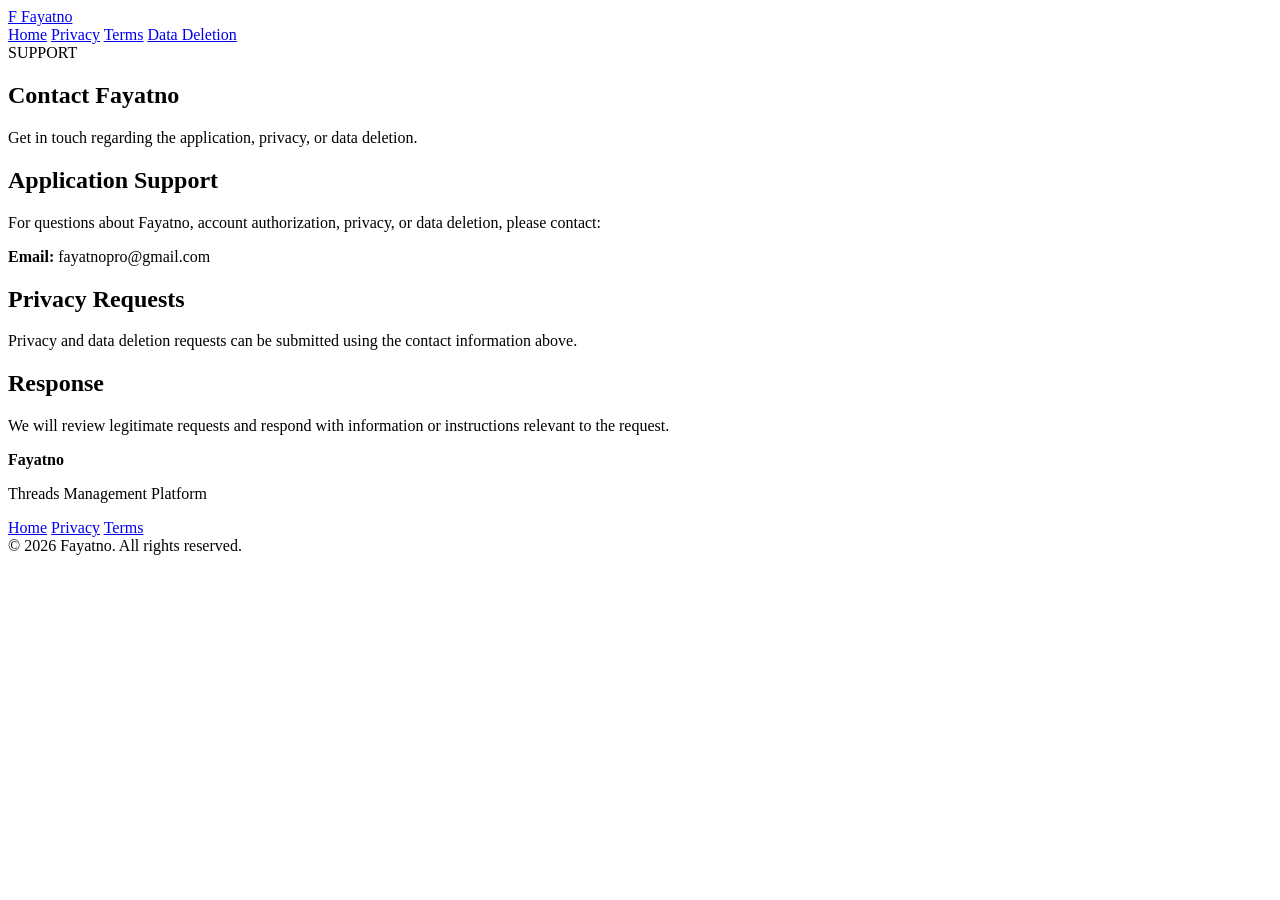
==== contact.html @ 8bd9b43f "Create contact.html" ====
<!DOCTYPE html>
<html lang="en">
<head>

    <meta charset="UTF-8">
    <meta name="viewport" content="width=device-width, initial-scale=1.0">

    <title>Contact — Fayatno</title>

    <link rel="stylesheet" href="assets/style.css">

</head>

<body>

<header class="navbar">

    <div class="container nav-inner">

        <a href="index.html" class="brand">
            <span class="brand-mark">F</span>
            <span>Fayatno</span>
        </a>

        <nav>
            <a href="index.html">Home</a>
            <a href="privacy.html">Privacy</a>
            <a href="terms.html">Terms</a>
            <a href="data-deletion.html">Data Deletion</a>
        </nav>

    </div>

</header>


<section class="legal-hero">

    <div class="container">

        <span class="section-label">
            SUPPORT
        </span>

        <h1>Contact Fayatno</h1>

        <p>
            Get in touch regarding the application, privacy,
            or data deletion.
        </p>

    </div>

</section>


<section class="legal-content">

    <div class="container">

        <article class="legal-document">

            <h2>Application Support</h2>

            <p>
                For questions about Fayatno, account authorization,
                privacy, or data deletion, please contact:
            </p>

            <!-- GANTI EMAIL INI -->
            <p>
                <strong>Email:</strong>
                fayatnopro@gmail.com
            </p>


            <h2>Privacy Requests</h2>

            <p>
                Privacy and data deletion requests can be submitted
                using the contact information above.
            </p>


            <h2>Response</h2>

            <p>
                We will review legitimate requests and respond with
                information or instructions relevant to the request.
            </p>

        </article>

    </div>

</section>


<footer>

    <div class="container footer-inner">

        <div>
            <strong>Fayatno</strong>
            <p>Threads Management Platform</p>
        </div>

        <div class="footer-links">
            <a href="index.html">Home</a>
            <a href="privacy.html">Privacy</a>
            <a href="terms.html">Terms</a>
        </div>

    </div>

    <div class="container copyright">
        © 2026 Fayatno. All rights reserved.
    </div>

</footer>

</body>
</html>
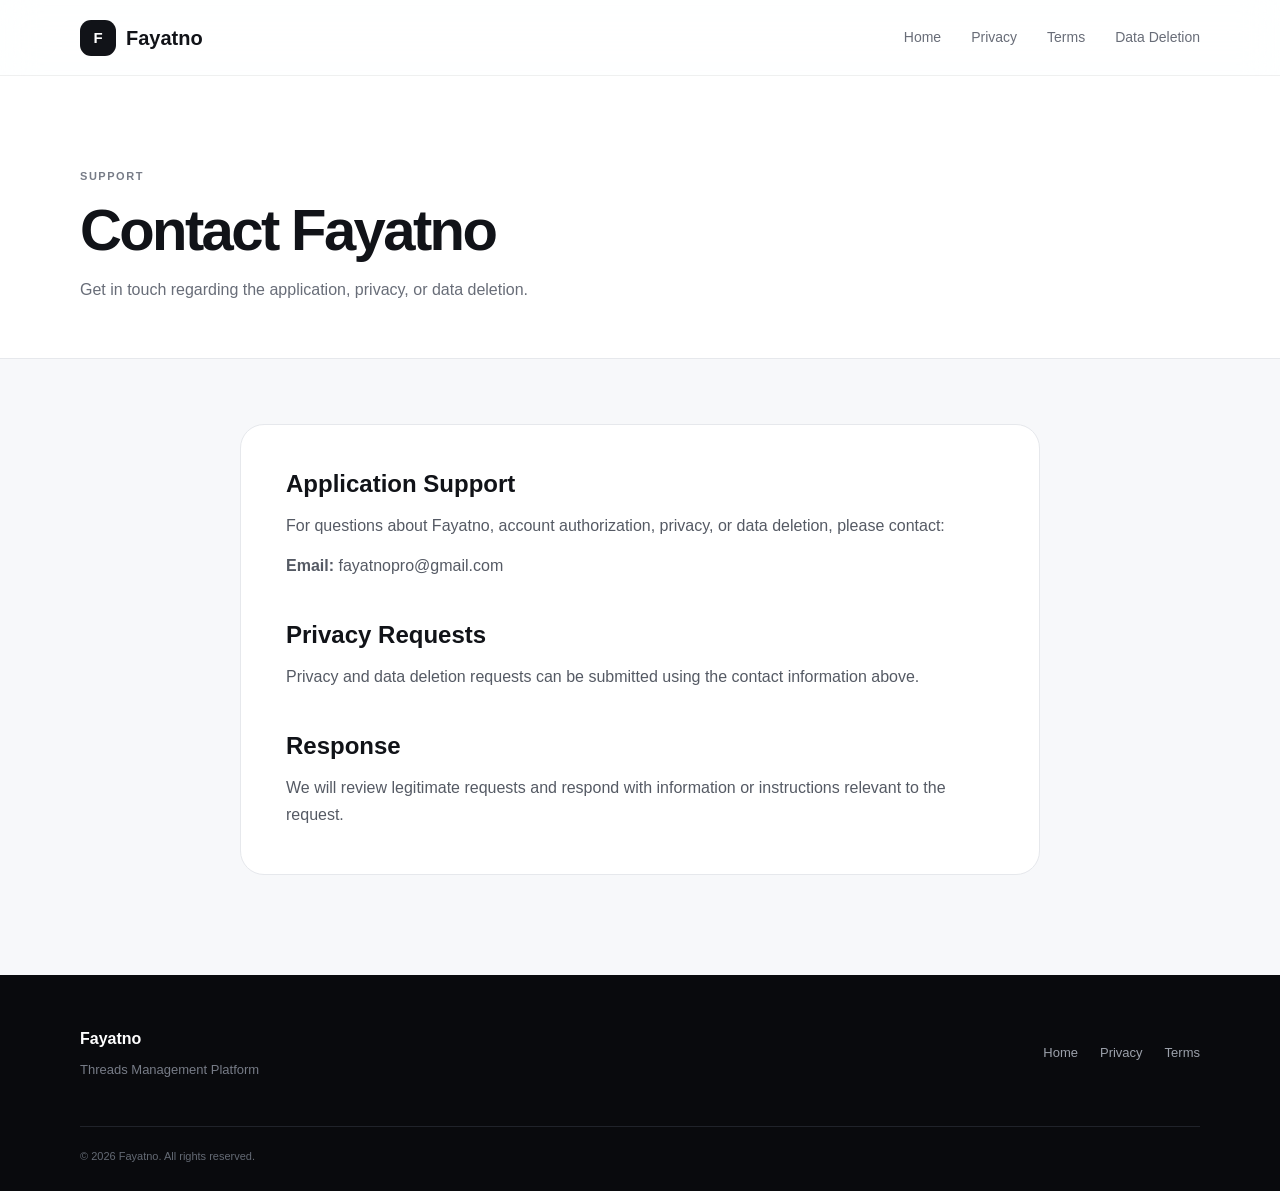
==== commit ae429c6e: "Update contact.html" ====
--- a/contact.html
+++ b/contact.html
@@ -7,7 +7,7 @@
 
     <title>Contact — Fayatno</title>
 
-    <link rel="stylesheet" href="assets/style.css">
+    <link rel="stylesheet" href="style.css">
 
 </head>
 
--- a/style.css
+++ b/style.css
@@ -0,0 +1,1060 @@
+@import url('https://fonts.googleapis.com/css2?family=DM+Sans:wght@400;500;600;700&family=Manrope:wght@500;600;700;800&display=swap');
+
+:root {
+    --bg: #f7f8fa;
+    --surface: #ffffff;
+
+    --text: #111318;
+    --muted: #686d78;
+
+    --border: #e6e8ec;
+
+    --dark: #0c0e12;
+    --dark-soft: #15181e;
+    --dark-border: #292d35;
+
+    --radius: 22px;
+
+    --shadow:
+        0 20px 60px rgba(0, 0, 0, .08);
+}
+
+* {
+    box-sizing: border-box;
+    margin: 0;
+    padding: 0;
+}
+
+html {
+    scroll-behavior: smooth;
+}
+
+body {
+    font-family: "DM Sans", sans-serif;
+
+    background: var(--bg);
+    color: var(--text);
+
+    line-height: 1.7;
+}
+
+a {
+    color: inherit;
+    text-decoration: none;
+}
+
+button {
+    font-family: inherit;
+}
+
+.container {
+    width: min(1120px, calc(100% - 40px));
+    margin: auto;
+}
+
+
+/* =========================
+   NAVBAR
+========================= */
+
+.navbar {
+    position: sticky;
+    top: 0;
+    z-index: 100;
+
+    height: 76px;
+
+    background: rgba(255,255,255,.88);
+
+    border-bottom: 1px solid rgba(0,0,0,.06);
+
+    backdrop-filter: blur(18px);
+}
+
+.nav-inner {
+    height: 100%;
+
+    display: flex;
+    align-items: center;
+    justify-content: space-between;
+}
+
+.brand,
+.footer-brand {
+    display: flex;
+    align-items: center;
+
+    gap: 10px;
+
+    font-family: "Manrope", sans-serif;
+    font-weight: 800;
+    font-size: 20px;
+}
+
+.brand-mark {
+    width: 36px;
+    height: 36px;
+
+    display: grid;
+    place-items: center;
+
+    border-radius: 11px;
+
+    background: #111318;
+    color: #fff;
+
+    font-size: 15px;
+}
+
+nav {
+    display: flex;
+    gap: 30px;
+
+    font-size: 14px;
+    color: var(--muted);
+}
+
+nav a {
+    transition: .2s ease;
+}
+
+nav a:hover {
+    color: var(--text);
+}
+
+.mobile-menu {
+    display: none;
+
+    border: 0;
+    background: transparent;
+
+    font-size: 20px;
+
+    cursor: pointer;
+}
+
+
+/* =========================
+   HERO
+========================= */
+
+.hero {
+    padding: 110px 0 105px;
+
+    background:
+        radial-gradient(
+            circle at 80% 15%,
+            rgba(0,0,0,.06),
+            transparent 30%
+        ),
+        linear-gradient(
+            180deg,
+            #fff,
+            #f7f8fa
+        );
+}
+
+.hero-grid {
+    display: grid;
+
+    grid-template-columns:
+        1.05fr
+        .95fr;
+
+    gap: 80px;
+
+    align-items: center;
+}
+
+.eyebrow {
+    display: inline-flex;
+    align-items: center;
+    gap: 8px;
+
+    font-size: 11px;
+    font-weight: 700;
+
+    letter-spacing: .14em;
+
+    color: #777c87;
+}
+
+.hero h1 {
+    margin-top: 18px;
+
+    font-family: "Manrope", sans-serif;
+
+    font-size: clamp(
+        43px,
+        6vw,
+        70px
+    );
+
+    line-height: 1.05;
+
+    letter-spacing: -.05em;
+}
+
+.hero h1 span {
+    display: block;
+    color: #777b84;
+}
+
+.hero-description {
+    max-width: 590px;
+
+    margin-top: 25px;
+
+    font-size: 18px;
+
+    color: var(--muted);
+}
+
+.hero-buttons {
+    display: flex;
+    flex-wrap: wrap;
+
+    gap: 12px;
+
+    margin-top: 32px;
+}
+
+.btn {
+    min-height: 48px;
+
+    padding: 0 21px;
+
+    display: inline-flex;
+    align-items: center;
+    justify-content: center;
+
+    gap: 9px;
+
+    border-radius: 12px;
+
+    font-size: 14px;
+    font-weight: 600;
+
+    transition:
+        transform .2s ease,
+        background .2s ease;
+}
+
+.btn:hover {
+    transform: translateY(-2px);
+}
+
+.btn-primary {
+    background: #111318;
+    color: #fff;
+}
+
+.btn-secondary {
+    background: #fff;
+    border: 1px solid var(--border);
+}
+
+.btn-secondary:hover {
+    background: #f0f1f4;
+}
+
+.hero-note {
+    display: flex;
+    align-items: center;
+
+    gap: 8px;
+
+    margin-top: 20px;
+
+    font-size: 12px;
+
+    color: #858a94;
+}
+
+.hero-note i {
+    font-size: 11px;
+}
+
+
+/* =========================
+   APP PREVIEW
+========================= */
+
+.hero-card {
+    padding: 12px;
+
+    border-radius: 27px;
+
+    background: #111318;
+
+    box-shadow:
+        0 35px 80px rgba(0,0,0,.17);
+}
+
+.window-top {
+    display: flex;
+    gap: 6px;
+
+    padding: 5px 8px 12px;
+}
+
+.window-top span {
+    width: 7px;
+    height: 7px;
+
+    border-radius: 50%;
+
+    background: #626670;
+}
+
+.dashboard-preview {
+    padding: 24px;
+
+    border-radius: 18px;
+
+    background: #fff;
+}
+
+.preview-header {
+    display: flex;
+    align-items: center;
+
+    gap: 12px;
+}
+
+.preview-avatar {
+    width: 43px;
+    height: 43px;
+
+    display: grid;
+    place-items: center;
+
+    border-radius: 50%;
+
+    background: #111318;
+    color: #fff;
+}
+
+.preview-header strong {
+    display: block;
+
+    font-size: 14px;
+}
+
+.preview-header small {
+    display: block;
+
+    color: #858994;
+    font-size: 11px;
+}
+
+.preview-status {
+    margin-left: auto;
+
+    display: flex;
+    align-items: center;
+    gap: 5px;
+
+    font-size: 10px;
+
+    color: #737983;
+}
+
+.preview-status i {
+    font-size: 6px;
+}
+
+.preview-post {
+    margin-top: 30px;
+
+    padding: 18px;
+
+    border: 1px solid #eceef1;
+
+    border-radius: 15px;
+}
+
+.post-meta {
+    display: flex;
+    align-items: center;
+
+    gap: 9px;
+
+    margin-bottom: 20px;
+}
+
+.post-avatar {
+    width: 30px;
+    height: 30px;
+
+    border-radius: 50%;
+
+    background: #e8e9ec;
+}
+
+.post-name {
+    width: 80px;
+    height: 6px;
+
+    border-radius: 5px;
+
+    background: #dfe1e5;
+}
+
+.post-time {
+    width: 45px;
+    height: 5px;
+
+    margin-top: 6px;
+
+    border-radius: 5px;
+
+    background: #eceef1;
+}
+
+.post-line {
+    width: 88%;
+    height: 9px;
+
+    margin-bottom: 9px;
+
+    border-radius: 8px;
+
+    background: #eceef1;
+}
+
+.post-line.large {
+    width: 96%;
+}
+
+.post-line.short {
+    width: 56%;
+}
+
+.preview-actions {
+    display: flex;
+
+    gap: 25px;
+
+    margin-top: 20px;
+
+    color: #777c85;
+
+    font-size: 14px;
+}
+
+
+/* =========================
+   GENERAL SECTIONS
+========================= */
+
+.section {
+    padding: 105px 0;
+}
+
+.section-heading {
+    max-width: 690px;
+
+    margin-bottom: 50px;
+}
+
+.section-label {
+    display: inline-flex;
+    align-items: center;
+
+    gap: 7px;
+
+    font-size: 11px;
+    font-weight: 700;
+
+    letter-spacing: .14em;
+
+    color: #777c87;
+}
+
+.section-heading h2 {
+    margin-top: 12px;
+
+    font-family: "Manrope", sans-serif;
+
+    font-size: clamp(
+        32px,
+        5vw,
+        48px
+    );
+
+    line-height: 1.1;
+
+    letter-spacing: -.04em;
+}
+
+.section-heading p {
+    margin-top: 18px;
+
+    font-size: 17px;
+
+    color: var(--muted);
+}
+
+
+/* =========================
+   FEATURES
+========================= */
+
+.feature-grid {
+    display: grid;
+
+    grid-template-columns:
+        repeat(3, 1fr);
+
+    gap: 18px;
+}
+
+.feature-card {
+    position: relative;
+
+    padding: 30px;
+
+    background: #fff;
+
+    border: 1px solid var(--border);
+
+    border-radius: var(--radius);
+
+    transition:
+        transform .2s ease,
+        box-shadow .2s ease;
+}
+
+.feature-card:hover {
+    transform: translateY(-4px);
+
+    box-shadow: var(--shadow);
+}
+
+.feature-icon {
+    width: 46px;
+    height: 46px;
+
+    display: grid;
+    place-items: center;
+
+    border-radius: 13px;
+
+    background: #f0f1f4;
+
+    font-size: 16px;
+}
+
+.feature-number {
+    position: absolute;
+
+    top: 31px;
+    right: 30px;
+
+    font-size: 10px;
+    font-weight: 700;
+
+    color: #a2a6ae;
+}
+
+.feature-card h3 {
+    margin-top: 25px;
+
+    font-family: "Manrope", sans-serif;
+
+    font-size: 21px;
+}
+
+.feature-card p {
+    margin-top: 10px;
+
+    color: var(--muted);
+
+    font-size: 14px;
+}
+
+
+/* =========================
+   THREADS API
+========================= */
+
+.section-dark {
+    background: var(--dark);
+
+    color: #fff;
+}
+
+.section-heading.light .section-label {
+    color: #858a95;
+}
+
+.section-heading.light p {
+    color: #9ca1ab;
+}
+
+.permission-list {
+    display: grid;
+
+    gap: 12px;
+}
+
+.permission {
+    display: flex;
+    align-items: center;
+
+    gap: 18px;
+
+    padding: 24px 25px;
+
+    background: var(--dark-soft);
+
+    border: 1px solid var(--dark-border);
+
+    border-radius: 17px;
+}
+
+.permission-icon {
+    flex: 0 0 45px;
+
+    width: 45px;
+    height: 45px;
+
+    display: grid;
+    place-items: center;
+
+    border-radius: 12px;
+
+    background: #20242c;
+
+    color: #fff;
+}
+
+.permission-content {
+    flex: 1;
+}
+
+.permission code {
+    font-family: monospace;
+
+    font-size: 14px;
+
+    color: #fff;
+}
+
+.permission p {
+    margin-top: 6px;
+
+    font-size: 13px;
+
+    color: #969ca7;
+}
+
+.permission-check {
+    color: #858b96;
+
+    font-size: 13px;
+}
+
+
+/* =========================
+   ABOUT
+========================= */
+
+.about-grid {
+    display: grid;
+
+    grid-template-columns:
+        1fr 1fr;
+
+    gap: 90px;
+}
+
+.about-grid h2 {
+    margin-top: 12px;
+
+    font-family: "Manrope", sans-serif;
+
+    font-size: 42px;
+
+    line-height: 1.1;
+
+    letter-spacing: -.04em;
+}
+
+.about-grid p {
+    color: var(--muted);
+}
+
+.about-grid p + p {
+    margin-top: 18px;
+}
+
+
+/* =========================
+   SECURITY
+========================= */
+
+.security-section {
+    padding: 55px 0;
+
+    background: #fff;
+
+    border-top: 1px solid var(--border);
+    border-bottom: 1px solid var(--border);
+}
+
+.security-grid {
+    display: grid;
+
+    grid-template-columns:
+        auto
+        1fr
+        auto;
+
+    align-items: center;
+
+    gap: 30px;
+}
+
+.security-icon {
+    width: 58px;
+    height: 58px;
+
+    display: grid;
+    place-items: center;
+
+    border-radius: 16px;
+
+    background: #f0f1f4;
+
+    font-size: 20px;
+}
+
+.security-grid h2 {
+    margin-top: 5px;
+
+    font-family: "Manrope", sans-serif;
+
+    font-size: 26px;
+
+    letter-spacing: -.025em;
+}
+
+.security-grid p {
+    margin-top: 5px;
+
+    color: var(--muted);
+
+    font-size: 14px;
+}
+
+
+/* =========================
+   CTA
+========================= */
+
+.cta {
+    padding: 90px 0;
+
+    background: #111318;
+
+    color: #fff;
+
+    text-align: center;
+}
+
+.cta-icon {
+    width: 52px;
+    height: 52px;
+
+    display: grid;
+    place-items: center;
+
+    margin: 0 auto 22px;
+
+    border-radius: 15px;
+
+    background: #24272e;
+}
+
+.cta h2 {
+    font-family: "Manrope", sans-serif;
+
+    font-size: 42px;
+
+    letter-spacing: -.04em;
+}
+
+.cta p {
+    margin-top: 12px;
+
+    color: #9ca1ab;
+}
+
+.cta .hero-buttons {
+    justify-content: center;
+}
+
+.btn-light {
+    background: #fff;
+    color: #111318;
+}
+
+.btn-outline-light {
+    border: 1px solid #383c45;
+    color: #fff;
+}
+
+.btn-outline-light:hover {
+    background: #1c1f25;
+}
+
+
+/* =========================
+   FOOTER
+========================= */
+
+footer {
+    padding: 50px 0 25px;
+
+    background: #090a0d;
+
+    color: #fff;
+}
+
+.footer-brand {
+    width: fit-content;
+}
+
+.footer-inner {
+    display: flex;
+
+    justify-content: space-between;
+
+    gap: 40px;
+}
+
+.footer-inner > div:first-child p {
+    margin-top: 7px;
+
+    color: #777c87;
+
+    font-size: 13px;
+}
+
+.footer-links {
+    display: flex;
+
+    flex-wrap: wrap;
+
+    align-items: center;
+
+    gap: 22px;
+
+    color: #9ca1ab;
+
+    font-size: 13px;
+}
+
+.footer-links a:hover {
+    color: #fff;
+}
+
+.copyright {
+    display: flex;
+
+    justify-content: space-between;
+
+    gap: 20px;
+
+    margin-top: 45px;
+
+    padding-top: 20px;
+
+    border-top: 1px solid #20232a;
+
+    color: #646a74;
+
+    font-size: 11px;
+}
+
+
+/* =========================
+   LEGAL PAGES
+========================= */
+
+.legal-hero {
+    padding: 85px 0 55px;
+
+    background: #fff;
+
+    border-bottom: 1px solid var(--border);
+}
+
+.legal-hero h1 {
+    margin-top: 12px;
+
+    font-family: "Manrope", sans-serif;
+
+    font-size: clamp(
+        38px,
+        5vw,
+        58px
+    );
+
+    line-height: 1.05;
+
+    letter-spacing: -.045em;
+}
+
+.legal-hero p {
+    margin-top: 15px;
+
+    color: var(--muted);
+}
+
+.legal-content {
+    padding: 65px 0 100px;
+}
+
+.legal-document {
+    max-width: 800px;
+
+    margin: auto;
+
+    padding: 45px;
+
+    background: #fff;
+
+    border: 1px solid var(--border);
+
+    border-radius: 24px;
+}
+
+.legal-document h2 {
+    margin-top: 42px;
+
+    font-family: "Manrope", sans-serif;
+
+    font-size: 24px;
+
+    line-height: 1.2;
+}
+
+.legal-document h2:first-child {
+    margin-top: 0;
+}
+
+.legal-document p {
+    margin-top: 13px;
+
+    color: #555a64;
+}
+
+.legal-document ul {
+    margin: 15px 0 0 22px;
+
+    color: #555a64;
+}
+
+.legal-document li {
+    margin: 7px 0;
+}
+
+.legal-document a {
+    text-decoration: underline;
+}
+
+
+/* =========================
+   RESPONSIVE
+========================= */
+
+@media (max-width: 850px) {
+
+    nav {
+        display: none;
+    }
+
+    .mobile-menu {
+        display: block;
+    }
+
+    .hero {
+        padding: 75px 0;
+    }
+
+    .hero-grid {
+        grid-template-columns: 1fr;
+
+        gap: 55px;
+    }
+
+    .feature-grid {
+        grid-template-columns: 1fr;
+    }
+
+    .about-grid {
+        grid-template-columns: 1fr;
+
+        gap: 35px;
+    }
+
+    .security-grid {
+        grid-template-columns:
+            auto
+            1fr;
+    }
+
+    .security-grid .btn {
+        grid-column: 1 / -1;
+
+        width: fit-content;
+    }
+
+    .footer-inner {
+        flex-direction: column;
+    }
+}
+
+
+@media (max-width: 600px) {
+
+    .container {
+        width: min(
+            100% - 28px,
+            1120px
+        );
+    }
+
+    .hero h1 {
+        font-size: 43px;
+    }
+
+    .section {
+        padding: 75px 0;
+    }
+
+    .permission {
+        align-items: flex-start;
+    }
+
+    .permission-check {
+        display: none;
+    }
+
+    .cta h2 {
+        font-size: 32px;
+    }
+
+    .legal-document {
+        padding: 28px;
+    }
+
+    .copyright {
+        flex-direction: column;
+
+        gap: 8px;
+    }
+}
